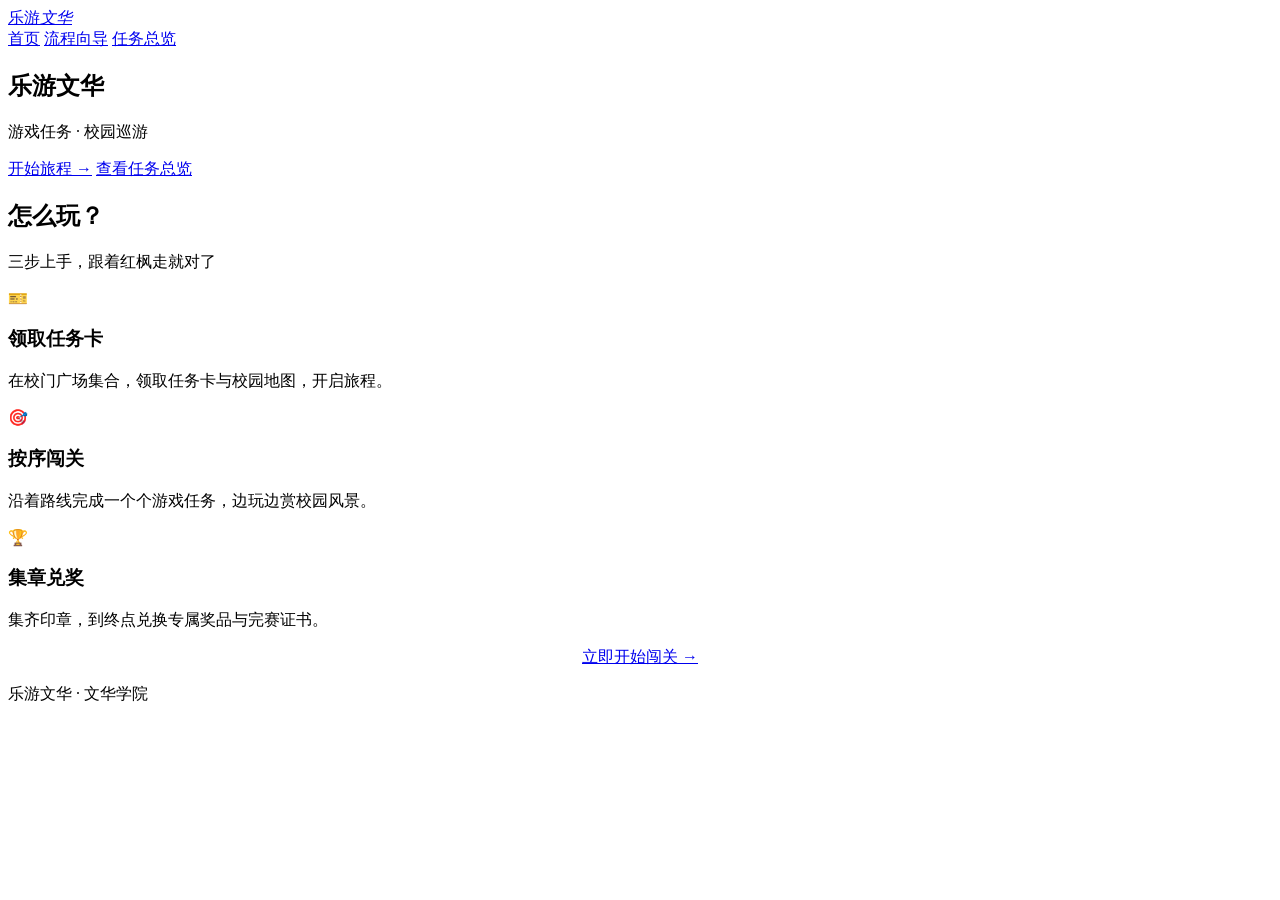
==== index.html @ bcceda3d "add index.html" ====
<!DOCTYPE html>
<html lang="zh-CN">
<head>
  <meta charset="UTF-8">
  <meta name="viewport" content="width=device-width, initial-scale=1.0">
  <title>乐游文华 · 校园任务巡游</title>
  <link rel="stylesheet" href="css/style.css">
</head>
<body data-page="home">
  <div class="leaf-field" id="leafField"></div>

  <header class="nav">
    <div class="container nav-inner">
      <a class="brand" href="index.html">
        <span class="leaf-icon brand-leaf"></span>
        <span>乐游<em>文华</em></span>
      </a>
      <nav class="nav-links">
        <a href="index.html" class="active">首页</a>
        <a href="guide.html">流程向导</a>
        <a href="overview.html">任务总览</a>
      </nav>
    </div>
  </header>

  <main>
    <section class="hero">
      <div class="container">
        <span class="badge" id="heroBadge"></span>
        <h1 id="heroTitle">乐游文华</h1>
        <p class="slogan" id="heroSlogan">游戏任务 · 校园巡游</p>
        <p class="intro" id="heroIntro"></p>
        <div class="hero-actions">
          <a class="btn btn-primary" href="guide.html">开始旅程 →</a>
          <a class="btn btn-ghost" href="overview.html">查看任务总览</a>
        </div>
        <div class="info-strip" id="infoStrip"></div>
      </div>
    </section>

    <section class="section">
      <div class="container">
        <h2 class="section-title">怎么玩？</h2>
        <p class="section-sub">三步上手，跟着红枫走就对了</p>
        <div class="features">
          <div class="feature">
            <div class="f-ico">🎫</div>
            <h3>领取任务卡</h3>
            <p>在校门广场集合，领取任务卡与校园地图，开启旅程。</p>
          </div>
          <div class="feature">
            <div class="f-ico">🎯</div>
            <h3>按序闯关</h3>
            <p>沿着路线完成一个个游戏任务，边玩边赏校园风景。</p>
          </div>
          <div class="feature">
            <div class="f-ico">🏆</div>
            <h3>集章兑奖</h3>
            <p>集齐印章，到终点兑换专属奖品与完赛证书。</p>
          </div>
        </div>
      </div>
    </section>

    <section class="section" style="text-align:center">
      <a class="btn btn-primary" href="guide.html">立即开始闯关 →</a>
    </section>
  </main>

  <footer class="footer">
    <div class="leaf-icon f-leaf"></div>
    <p>乐游文华 · 文华学院</p>
    <p id="footDate"></p>
  </footer>

  <script src="js/data.js"></script>
  <script src="js/main.js"></script>
</body>
</html>
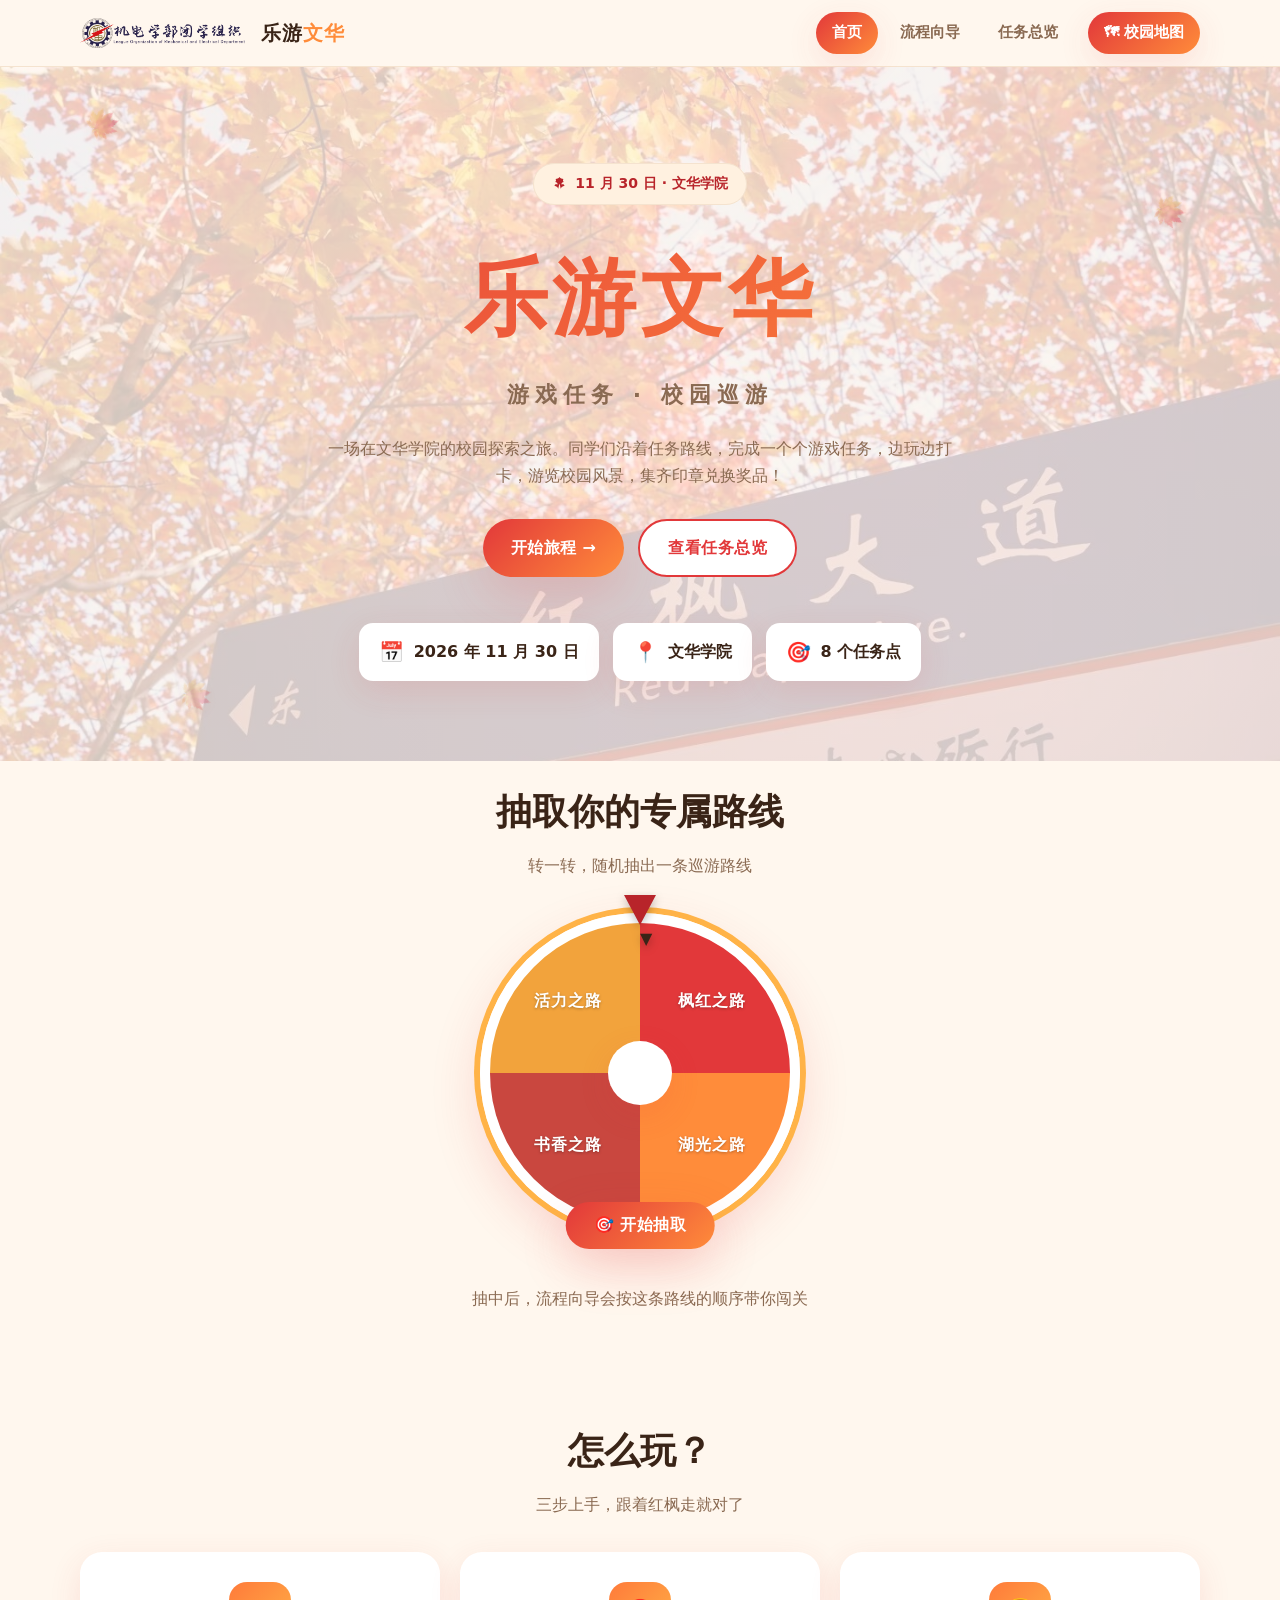
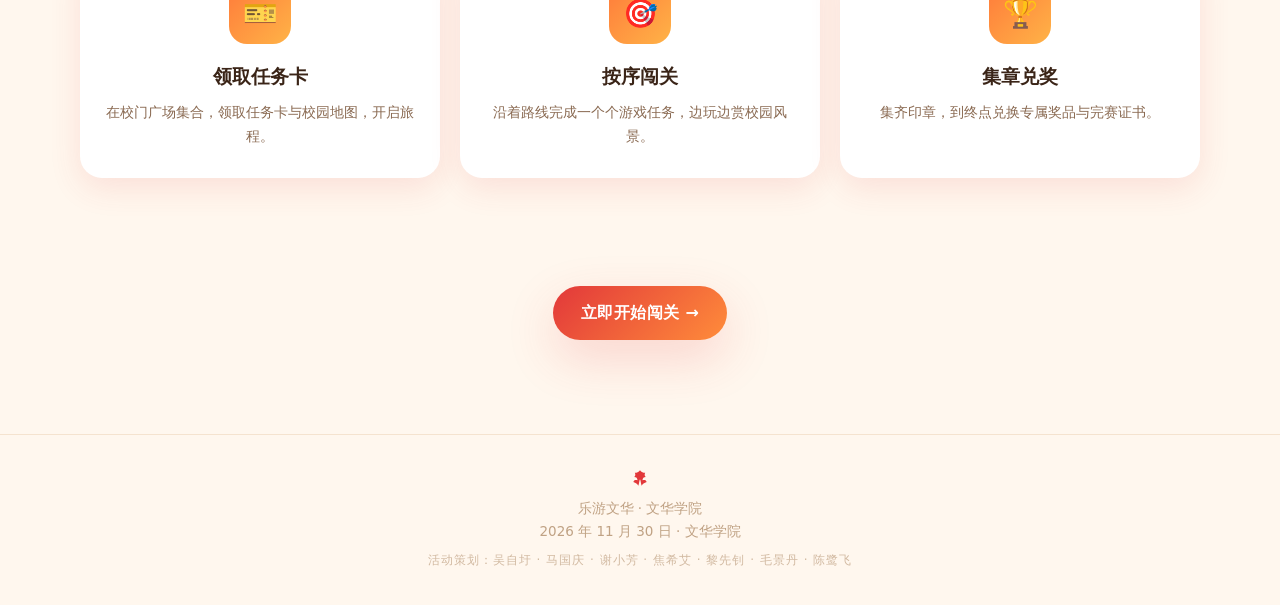
==== commit e3ad863a: "新增路线转盘抽取、校园地图页、页脚策划人名单，补全图片资源" ====
--- a/index.html
+++ b/index.html
@@ -12,19 +12,23 @@
   <header class="nav">
     <div class="container nav-inner">
       <a class="brand" href="index.html">
-        <span class="leaf-icon brand-leaf"></span>
+        <img class="brand-logo" src="images/logo.png" alt="团学标志">
         <span>乐游<em>文华</em></span>
       </a>
       <nav class="nav-links">
         <a href="index.html" class="active">首页</a>
         <a href="guide.html">流程向导</a>
         <a href="overview.html">任务总览</a>
+        <a href="map.html" class="map-entry">🗺 校园地图</a>
       </nav>
     </div>
   </header>
 
   <main>
     <section class="hero">
+      <img class="deco-leaf deco-1" src="images/maple-leaf.png" alt="">
+      <img class="deco-leaf deco-2" src="images/maple-leaf.png" alt="">
+      <img class="deco-leaf deco-3" src="images/maple-leaf.png" alt="">
       <div class="container">
         <span class="badge" id="heroBadge"></span>
         <h1 id="heroTitle">乐游文华</h1>
@@ -35,6 +39,19 @@
           <a class="btn btn-ghost" href="overview.html">查看任务总览</a>
         </div>
         <div class="info-strip" id="infoStrip"></div>
+      </div>
+    </section>
+
+    <section class="section lottery" id="lottery">
+      <div class="container">
+        <h2 class="section-title">抽取你的专属路线</h2>
+        <p class="section-sub">转一转，随机抽出一条巡游路线</p>
+        <div class="wheel-wrap">
+          <div class="wheel-pointer">▼</div>
+          <div class="wheel" id="wheel"></div>
+          <button class="btn btn-primary wheel-btn" id="spinBtn">🎯 开始抽取</button>
+        </div>
+        <p class="wheel-hint">抽中后，流程向导会按这条路线的顺序带你闯关</p>
       </div>
     </section>
 
@@ -73,6 +90,21 @@
     <p id="footDate"></p>
   </footer>
 
+  <!-- 抽取结果弹窗 -->
+  <div class="modal" id="resultModal" aria-hidden="true">
+    <div class="modal-backdrop" id="modalBackdrop"></div>
+    <div class="modal-card">
+      <div class="modal-emoji" id="modalEmoji">🍁</div>
+      <h3 class="modal-title">你抽到了</h3>
+      <div class="modal-route" id="modalRoute">枫红之路</div>
+      <p class="modal-order" id="modalOrder"></p>
+      <div class="modal-actions">
+        <a class="btn btn-primary" id="goRoute" href="guide.html">进入这条路线 →</a>
+        <button class="btn btn-ghost" id="reSpin">再抽一次</button>
+      </div>
+    </div>
+  </div>
+
   <script src="js/data.js"></script>
   <script src="js/main.js"></script>
 </body>
--- a/css/style.css
+++ b/css/style.css
@@ -0,0 +1,595 @@
+/* ============================================================
+   乐游文华 · 全局样式
+   红橙主题 · 红枫元素 · 现代活泼 · 响应式
+   ============================================================ */
+
+/* ---------- 变量与重置 ---------- */
+:root {
+  --red: #e2383a;
+  --red-dark: #b8242a;
+  --red-deep: #8e1a1e;
+  --orange: #ff8c3a;
+  --orange-light: #ffb347;
+  --yellow: #ffd08a;
+  --grad: linear-gradient(135deg, #e2383a 0%, #ff8c3a 100%);
+  --grad-soft: linear-gradient(135deg, #ff7a3a 0%, #ffb347 100%);
+  --bg: #fff7ee;
+  --bg-warm: #fff1e0;
+  --card: #ffffff;
+  --ink: #3a2417;
+  --ink-soft: #8a6a52;
+  --ink-faint: #c0a284;
+  --line: #f5e3cf;
+  --shadow: 0 10px 32px rgba(226, 56, 58, 0.12);
+  --shadow-lg: 0 18px 50px rgba(226, 56, 58, 0.18);
+  --radius: 22px;
+  --radius-sm: 14px;
+}
+
+* { margin: 0; padding: 0; box-sizing: border-box; }
+
+html { scroll-behavior: smooth; }
+
+body {
+  font-family: "PingFang SC", "Microsoft YaHei", "Hiragino Sans GB", "Segoe UI", system-ui, sans-serif;
+  background: var(--bg);
+  color: var(--ink);
+  line-height: 1.7;
+  overflow-x: hidden;
+  min-height: 100vh;
+  -webkit-font-smoothing: antialiased;
+}
+
+a { color: inherit; text-decoration: none; }
+ul { list-style: none; }
+img { max-width: 100%; display: block; }
+button { font-family: inherit; cursor: pointer; border: none; }
+
+.container { width: min(1120px, 92%); margin: 0 auto; }
+
+/* 枫叶装饰层（背景飘落） */
+.leaf-field {
+  position: fixed;
+  inset: 0;
+  pointer-events: none;
+  z-index: 0;
+  overflow: hidden;
+}
+.leaf {
+  position: absolute;
+  top: -60px;
+  opacity: 0.4;
+  animation: leafFall linear infinite;
+  user-select: none;
+  filter: drop-shadow(0 2px 4px rgba(140, 30, 30, 0.25));
+}
+@keyframes leafFall {
+  0%   { transform: translateY(-8vh) rotate(0deg); opacity: 0; }
+  8%   { opacity: 0.4; }
+  100% { transform: translateY(110vh) rotate(360deg); opacity: 0; }
+}
+
+/* ---------- 导航栏 ---------- */
+.nav {
+  position: sticky;
+  top: 0;
+  z-index: 50;
+  background: rgba(255, 247, 238, 0.82);
+  backdrop-filter: blur(12px);
+  border-bottom: 1px solid var(--line);
+}
+.nav-inner {
+  display: flex;
+  align-items: center;
+  justify-content: space-between;
+  height: 66px;
+}
+.brand {
+  display: flex;
+  align-items: center;
+  gap: 10px;
+  font-weight: 800;
+  font-size: 20px;
+  letter-spacing: 1px;
+}
+.brand .brand-leaf { color: var(--red); width: 26px; height: 26px; }
+.brand .brand-logo { height: 34px; width: auto; object-fit: contain; }
+.brand em { font-style: normal; color: var(--orange); }
+.nav-links { display: flex; gap: 6px; }
+.nav-links a {
+  padding: 8px 16px;
+  border-radius: 999px;
+  font-weight: 600;
+  font-size: 15px;
+  color: var(--ink-soft);
+  transition: all .2s ease;
+}
+.nav-links a:hover { color: var(--red); background: var(--bg-warm); }
+.nav-links a.active {
+  color: #fff;
+  background: var(--grad);
+  box-shadow: var(--shadow);
+}
+
+/* ---------- 按钮 ---------- */
+.btn {
+  display: inline-flex;
+  align-items: center;
+  gap: 8px;
+  padding: 13px 28px;
+  border-radius: 999px;
+  font-size: 16px;
+  font-weight: 700;
+  letter-spacing: .5px;
+  transition: transform .18s ease, box-shadow .18s ease;
+}
+.btn-primary {
+  color: #fff;
+  background: var(--grad);
+  box-shadow: var(--shadow-lg);
+}
+.btn-primary:hover { transform: translateY(-2px); box-shadow: 0 22px 56px rgba(226,56,58,.26); }
+.btn-ghost {
+  color: var(--red);
+  background: #fff;
+  border: 2px solid var(--red);
+}
+.btn-ghost:hover { background: var(--bg-warm); }
+
+/* ---------- 首页 ---------- */
+.hero {
+  position: relative;
+  padding: 96px 0 80px;
+  text-align: center;
+  background:
+    linear-gradient(rgba(255, 247, 238, 0.8), rgba(255, 247, 238, 0.8)),
+    url("../images/bg-hero.jpg") center/cover no-repeat;
+}
+.hero .badge {
+  display: inline-flex;
+  align-items: center;
+  gap: 8px;
+  padding: 8px 18px;
+  border-radius: 999px;
+  background: var(--bg-warm);
+  color: var(--red-dark);
+  font-weight: 700;
+  font-size: 14px;
+  border: 1px solid var(--line);
+}
+.hero h1 {
+  font-size: clamp(44px, 9vw, 84px);
+  font-weight: 900;
+  letter-spacing: 4px;
+  margin: 22px 0 6px;
+  background: var(--grad);
+  -webkit-background-clip: text;
+  background-clip: text;
+  -webkit-text-fill-color: transparent;
+}
+.hero .slogan {
+  font-size: clamp(17px, 3vw, 22px);
+  color: var(--ink-soft);
+  font-weight: 600;
+  letter-spacing: 6px;
+  margin-bottom: 22px;
+}
+.hero .intro {
+  max-width: 640px;
+  margin: 0 auto 30px;
+  color: var(--ink-soft);
+  font-size: 16px;
+}
+.hero-actions { display: flex; gap: 14px; justify-content: center; flex-wrap: wrap; }
+
+/* 枫叶装饰元素（静态摆放） */
+.deco-leaf {
+  position: absolute;
+  width: 76px;
+  height: 76px;
+  opacity: 0.3;
+  pointer-events: none;
+  user-select: none;
+  filter: drop-shadow(0 4px 8px rgba(140, 30, 30, 0.2));
+}
+.hero .deco-1 { top: 24px; left: 5%; transform: rotate(-22deg); }
+.hero .deco-2 { top: 110px; right: 6%; transform: rotate(28deg); }
+.hero .deco-3 { bottom: 24px; left: 12%; transform: rotate(15deg); opacity: 0.22; }
+
+/* 信息条 */
+.info-strip {
+  display: flex;
+  gap: 14px;
+  justify-content: center;
+  flex-wrap: wrap;
+  margin-top: 46px;
+}
+.info-chip {
+  display: flex;
+  align-items: center;
+  gap: 10px;
+  padding: 12px 20px;
+  background: var(--card);
+  border-radius: var(--radius-sm);
+  box-shadow: var(--shadow);
+  font-weight: 600;
+}
+.info-chip .ico { font-size: 20px; }
+
+/* 章节标题 */
+.section { padding: 54px 0; position: relative; z-index: 1; }
+.section-title {
+  text-align: center;
+  font-size: clamp(26px, 5vw, 36px);
+  font-weight: 800;
+  margin-bottom: 10px;
+}
+.section-sub { text-align: center; color: var(--ink-soft); margin-bottom: 34px; }
+
+/* 特性三栏 */
+.features { display: grid; grid-template-columns: repeat(3, 1fr); gap: 20px; }
+.feature {
+  background: var(--card);
+  border-radius: var(--radius);
+  padding: 30px 26px;
+  box-shadow: var(--shadow);
+  text-align: center;
+  transition: transform .2s ease;
+}
+.feature:hover { transform: translateY(-5px); }
+.feature .f-ico {
+  width: 62px; height: 62px;
+  margin: 0 auto 16px;
+  border-radius: 18px;
+  background: var(--grad-soft);
+  color: #fff;
+  display: grid; place-items: center;
+  font-size: 28px;
+}
+.feature h3 { font-size: 19px; margin-bottom: 8px; }
+.feature p { color: var(--ink-soft); font-size: 14px; }
+
+/* ---------- 向导页 ---------- */
+.guide { padding: 44px 0 40px; position: relative; z-index: 1; }
+
+/* 顶部进度 */
+.progress-head { text-align: center; margin-bottom: 30px; }
+.progress-head .p-label { color: var(--ink-soft); font-weight: 600; font-size: 15px; }
+.progress-head .p-label strong { color: var(--red); font-size: 20px; }
+.progress-track {
+  position: relative;
+  height: 10px;
+  background: var(--line);
+  border-radius: 999px;
+  margin: 14px auto 0;
+  max-width: 560px;
+  overflow: hidden;
+}
+.progress-fill {
+  height: 100%;
+  width: 0%;
+  background: var(--grad);
+  border-radius: 999px;
+  transition: width .35s ease;
+}
+
+/* 任务卡 */
+.task-wrap { position: relative; min-height: 380px; }
+.task-card {
+  background: var(--card);
+  border-radius: var(--radius);
+  box-shadow: var(--shadow-lg);
+  overflow: hidden;
+  display: grid;
+  grid-template-columns: 1.05fr 1fr;
+  animation: cardIn .4s ease;
+}
+@keyframes cardIn {
+  from { opacity: 0; transform: translateY(16px); }
+  to   { opacity: 1; transform: translateY(0); }
+}
+.task-media { position: relative; background: var(--bg-warm); min-height: 320px; }
+.task-media img { width: 100%; height: 100%; object-fit: cover; }
+.media-ph {
+  width: 100%; height: 100%;
+  display: flex; flex-direction: column;
+  align-items: center; justify-content: center;
+  gap: 12px; color: var(--ink-faint);
+  padding: 40px;
+}
+.media-ph svg { color: var(--orange-light); }
+.media-ph p { font-size: 14px; }
+.task-body { padding: 34px 36px; display: flex; flex-direction: column; }
+.task-tag {
+  align-self: flex-start;
+  display: inline-flex;
+  align-items: center;
+  gap: 6px;
+  padding: 5px 14px;
+  border-radius: 999px;
+  background: var(--bg-warm);
+  color: var(--red-dark);
+  font-weight: 700;
+  font-size: 13px;
+  margin-bottom: 14px;
+}
+.task-tag .leaf-sm { width: 14px; height: 14px; color: var(--red); }
+.task-card h2 { font-size: clamp(24px, 4vw, 32px); font-weight: 800; margin-bottom: 4px; }
+.task-loc { display: flex; align-items: center; gap: 6px; color: var(--orange); font-weight: 700; font-size: 16px; margin-bottom: 14px; }
+.task-desc { color: var(--ink-soft); font-size: 15px; margin-bottom: 20px; }
+.task-block { border-top: 1px dashed var(--line); padding-top: 14px; margin-top: 4px; }
+.task-block h4 {
+  font-size: 14px; color: var(--red-dark); font-weight: 800;
+  margin-bottom: 5px; letter-spacing: 1px;
+}
+.task-block p { color: var(--ink-soft); font-size: 14.5px; }
+
+/* 向导导航 */
+.task-nav {
+  display: flex;
+  align-items: center;
+  justify-content: space-between;
+  margin-top: 26px;
+  gap: 12px;
+}
+.task-nav .btn { min-width: 120px; justify-content: center; }
+.task-nav .btn[disabled] { opacity: .4; pointer-events: none; }
+.dots { display: flex; gap: 7px; flex-wrap: wrap; justify-content: center; }
+.dot {
+  width: 10px; height: 10px;
+  border-radius: 50%;
+  background: var(--line);
+  transition: all .25s ease;
+  cursor: pointer;
+}
+.dot.active { width: 26px; border-radius: 999px; background: var(--grad); }
+.dot.done { background: var(--orange-light); }
+
+/* ---------- 总览页 ---------- */
+.overview { padding: 44px 0 20px; position: relative; z-index: 1; }
+.ov-list { display: grid; gap: 18px; margin-top: 8px; }
+.ov-item {
+  display: grid;
+  grid-template-columns: 62px 1fr auto;
+  align-items: center;
+  gap: 20px;
+  background: var(--card);
+  border-radius: var(--radius);
+  padding: 22px 26px;
+  box-shadow: var(--shadow);
+  transition: transform .18s ease, box-shadow .18s ease;
+}
+.ov-item:hover { transform: translateX(4px); box-shadow: var(--shadow-lg); }
+.ov-num {
+  width: 58px; height: 58px;
+  border-radius: 16px;
+  background: var(--grad-soft);
+  color: #fff;
+  display: grid; place-items: center;
+  font-size: 22px; font-weight: 800;
+  box-shadow: var(--shadow);
+}
+.ov-info h3 { font-size: 20px; font-weight: 800; margin-bottom: 3px; }
+.ov-meta { display: flex; gap: 16px; flex-wrap: wrap; color: var(--ink-soft); font-size: 14px; }
+.ov-meta span { display: inline-flex; align-items: center; gap: 5px; }
+.ov-meta .loc { color: var(--orange); font-weight: 700; }
+.ov-go {
+  color: var(--red);
+  font-weight: 700;
+  font-size: 14px;
+  white-space: nowrap;
+  display: inline-flex; align-items: center; gap: 5px;
+}
+
+/* ---------- 页脚 ---------- */
+.footer {
+  position: relative; z-index: 1;
+  margin-top: 40px;
+  padding: 34px 0;
+  text-align: center;
+  color: var(--ink-faint);
+  font-size: 13.5px;
+  border-top: 1px solid var(--line);
+}
+.footer .f-leaf { color: var(--red); width: 20px; height: 20px; margin: 0 auto 8px; }
+
+/* ---------- 响应式 ---------- */
+@media (max-width: 860px) {
+  .features { grid-template-columns: 1fr; }
+  .task-card { grid-template-columns: 1fr; }
+  .task-media { min-height: 200px; }
+  .ov-item { grid-template-columns: 54px 1fr; }
+  .ov-num { width: 50px; height: 50px; font-size: 19px; }
+  .ov-go { grid-column: 1 / -1; justify-content: center; }
+}
+@media (max-width: 560px) {
+  .nav-inner { height: 58px; }
+  .brand { font-size: 17px; }
+  .nav-links a { padding: 6px 12px; font-size: 13px; }
+  .hero { padding: 48px 0 40px; }
+  .deco-leaf { width: 46px; height: 46px; opacity: 0.2; }
+  .task-body { padding: 26px 22px; }
+  .task-nav { flex-direction: column; }
+  .task-nav .dots { order: 3; }
+}
+
+/* ---------- 转盘抽取（首页） ---------- */
+.lottery { padding-top: 20px; }
+.wheel-wrap {
+  position: relative;
+  width: 320px;
+  height: 320px;
+  margin: 8px auto 0;
+}
+.wheel {
+  position: absolute;
+  inset: 0;
+  border-radius: 50%;
+  border: 10px solid #fff;
+  box-shadow: 0 0 0 6px var(--orange-light), var(--shadow-lg);
+  will-change: transform;
+  /* 扇形背景 conic-gradient 由 JS 根据路线数量生成 */
+}
+.wheel::after {
+  content: "";
+  position: absolute;
+  top: 50%;
+  left: 50%;
+  width: 64px;
+  height: 64px;
+  transform: translate(-50%, -50%);
+  border-radius: 50%;
+  background: #fff;
+  box-shadow: var(--shadow);
+  z-index: 2;
+}
+.wheel-pointer {
+  position: absolute;
+  top: -18px;
+  left: 50%;
+  transform: translateX(-50%);
+  z-index: 3;
+  width: 0;
+  height: 0;
+  border-left: 16px solid transparent;
+  border-right: 16px solid transparent;
+  border-top: 30px solid var(--red-dark);
+  filter: drop-shadow(0 3px 4px rgba(0, 0, 0, 0.25));
+}
+.wheel-label {
+  position: absolute;
+  transform: translate(-50%, -50%);
+  color: #fff;
+  font-weight: 800;
+  font-size: 16px;
+  letter-spacing: 1px;
+  text-shadow: 0 1px 3px rgba(0, 0, 0, 0.28);
+  pointer-events: none;
+  z-index: 1;
+}
+.wheel-btn {
+  position: absolute;
+  left: 50%;
+  bottom: -16px;
+  transform: translateX(-50%);
+  z-index: 3;
+}
+.wheel-hint { text-align: center; color: var(--ink-soft); margin-top: 52px; }
+
+/* ---------- 结果弹窗 ---------- */
+.modal {
+  position: fixed;
+  inset: 0;
+  z-index: 100;
+  display: grid;
+  place-items: center;
+  padding: 20px;
+  visibility: hidden;
+  opacity: 0;
+  transition: opacity 0.25s ease, visibility 0.25s ease;
+}
+.modal.open { visibility: visible; opacity: 1; }
+.modal-backdrop {
+  position: absolute;
+  inset: 0;
+  background: rgba(58, 36, 23, 0.45);
+  backdrop-filter: blur(3px);
+}
+.modal-card {
+  position: relative;
+  background: var(--card);
+  border-radius: var(--radius);
+  box-shadow: var(--shadow-lg);
+  padding: 40px 36px;
+  text-align: center;
+  max-width: 460px;
+  width: 100%;
+  animation: cardIn 0.35s ease;
+}
+.modal-emoji { font-size: 54px; margin-bottom: 6px; }
+.modal-title { color: var(--ink-soft); font-weight: 700; font-size: 15px; letter-spacing: 2px; }
+.modal-route {
+  font-size: clamp(28px, 7vw, 38px);
+  font-weight: 900;
+  margin: 6px 0 12px;
+  background: var(--grad);
+  -webkit-background-clip: text;
+  background-clip: text;
+  -webkit-text-fill-color: transparent;
+}
+.modal-order {
+  color: var(--ink-soft);
+  font-size: 14px;
+  line-height: 1.9;
+  margin-bottom: 24px;
+}
+.modal-actions { display: flex; gap: 12px; justify-content: center; flex-wrap: wrap; }
+
+/* ---------- 向导页路线标签 ---------- */
+.route-badge {
+  display: inline-block;
+  padding: 6px 18px;
+  border-radius: 999px;
+  background: var(--bg-warm);
+  color: var(--red-dark);
+  font-weight: 700;
+  font-size: 14px;
+  border: 1px solid var(--line);
+  margin-bottom: 12px;
+}
+
+/* ---------- 转盘响应式 ---------- */
+@media (max-width: 560px) {
+  .wheel-wrap { width: 260px; height: 260px; }
+  .wheel-label { font-size: 13px; }
+}
+
+/* ---------- 右上角地图入口 ---------- */
+.nav-links a.map-entry {
+  margin-left: 8px;
+  background: var(--grad);
+  color: #fff;
+  font-weight: 700;
+  box-shadow: var(--shadow);
+  white-space: nowrap;
+}
+.nav-links a.map-entry:hover {
+  color: #fff;
+  background: var(--grad);
+  transform: translateY(-1px);
+  box-shadow: var(--shadow-lg);
+}
+
+/* ---------- 地图页 ---------- */
+.map-page {
+  padding: 44px 0 24px;
+  position: relative;
+  z-index: 1;
+}
+.map-wrap {
+  max-width: 720px;
+  margin: 0 auto;
+  border-radius: var(--radius);
+  overflow: hidden;
+  box-shadow: var(--shadow-lg);
+  border: 6px solid #fff;
+  background: var(--card);
+}
+.map-wrap img {
+  width: 100%;
+  height: auto;
+  display: block;
+}
+
+/* 地图入口移动端收紧 */
+@media (max-width: 560px) {
+  .nav-links a.map-entry { padding: 6px 10px; }
+}
+
+/* ---------- 页脚策划人（低调展示） ---------- */
+.footer-crew {
+  margin-top: 8px;
+  font-size: 12px;
+  opacity: 0.72;
+  letter-spacing: 1px;
+}
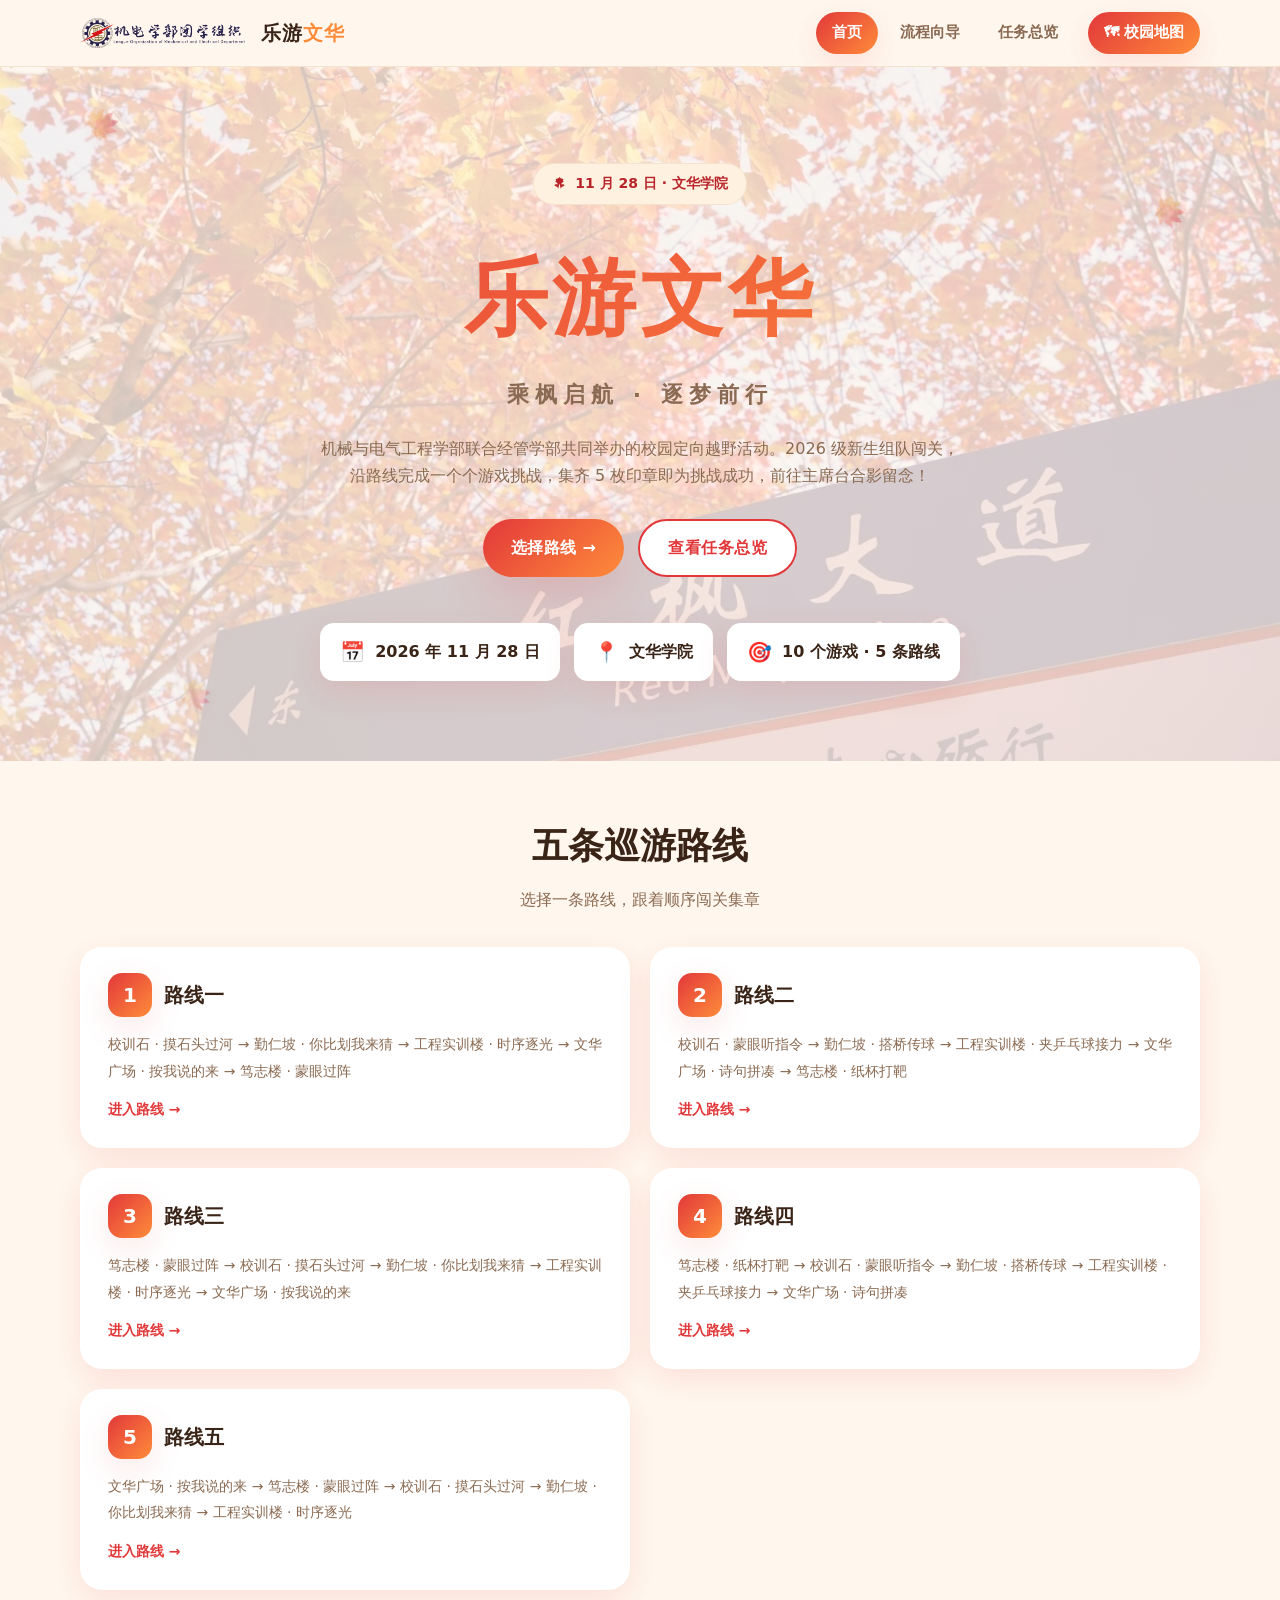
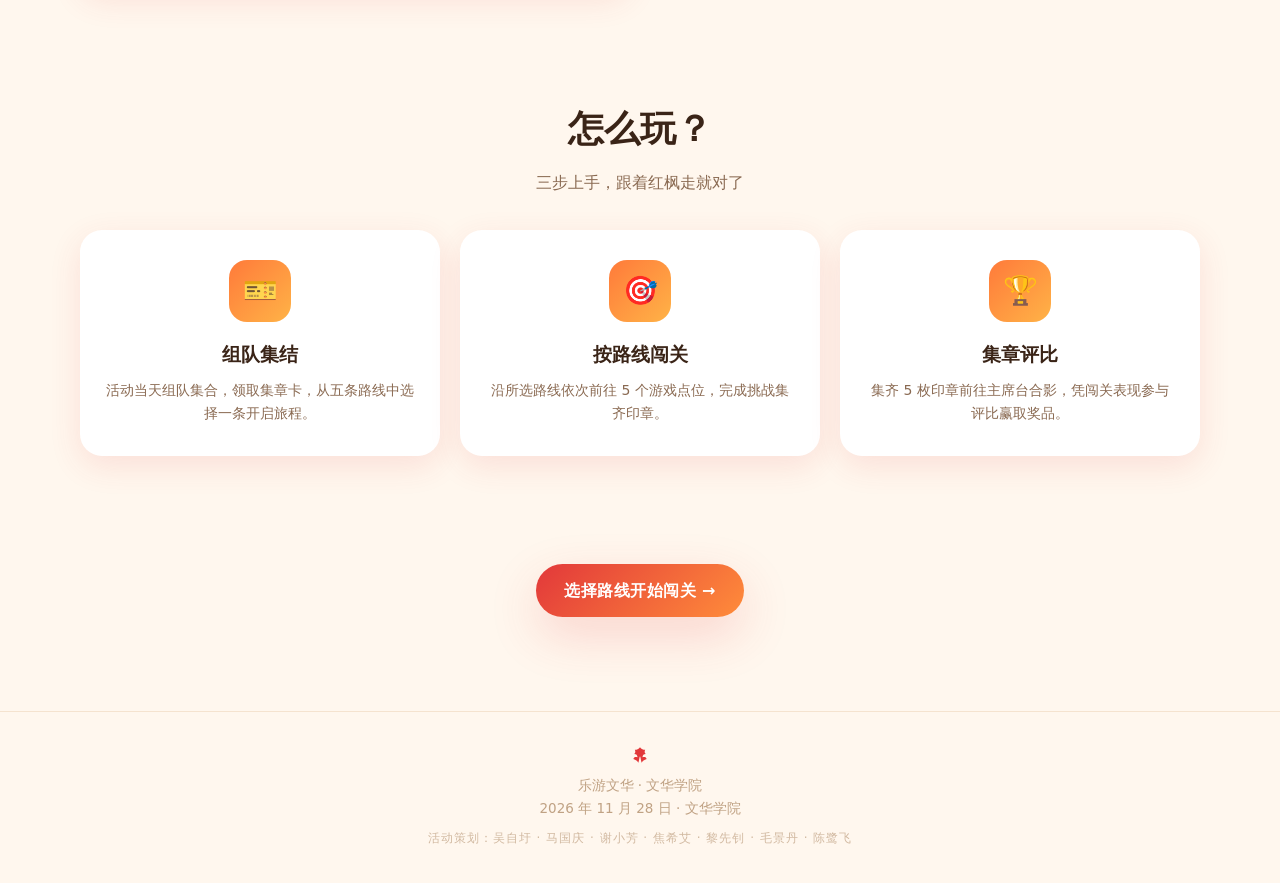
==== commit be7a66fc: "更新游戏路线与内容：10个游戏、5条路线，移除首页转盘抽取" ====
--- a/index.html
+++ b/index.html
@@ -15,12 +15,15 @@
         <img class="brand-logo" src="images/logo.png" alt="团学标志">
         <span>乐游<em>文华</em></span>
       </a>
-      <nav class="nav-links">
+      <nav class="nav-links" id="navLinks">
         <a href="index.html" class="active">首页</a>
         <a href="guide.html">流程向导</a>
         <a href="overview.html">任务总览</a>
         <a href="map.html" class="map-entry">🗺 校园地图</a>
       </nav>
+      <button class="nav-toggle" id="navToggle" aria-label="打开菜单" aria-expanded="false" aria-controls="navLinks">
+        <span></span><span></span><span></span>
+      </button>
     </div>
   </header>
 
@@ -35,23 +38,18 @@
         <p class="slogan" id="heroSlogan">游戏任务 · 校园巡游</p>
         <p class="intro" id="heroIntro"></p>
         <div class="hero-actions">
-          <a class="btn btn-primary" href="guide.html">开始旅程 →</a>
+          <a class="btn btn-primary" href="#routes">选择路线 →</a>
           <a class="btn btn-ghost" href="overview.html">查看任务总览</a>
         </div>
         <div class="info-strip" id="infoStrip"></div>
       </div>
     </section>
 
-    <section class="section lottery" id="lottery">
+    <section class="section routes" id="routes">
       <div class="container">
-        <h2 class="section-title">抽取你的专属路线</h2>
-        <p class="section-sub">转一转，随机抽出一条巡游路线</p>
-        <div class="wheel-wrap">
-          <div class="wheel-pointer">▼</div>
-          <div class="wheel" id="wheel"></div>
-          <button class="btn btn-primary wheel-btn" id="spinBtn">🎯 开始抽取</button>
-        </div>
-        <p class="wheel-hint">抽中后，流程向导会按这条路线的顺序带你闯关</p>
+        <h2 class="section-title">五条巡游路线</h2>
+        <p class="section-sub">选择一条路线，跟着顺序闯关集章</p>
+        <div class="route-list" id="routeList"></div>
       </div>
     </section>
 
@@ -62,25 +60,25 @@
         <div class="features">
           <div class="feature">
             <div class="f-ico">🎫</div>
-            <h3>领取任务卡</h3>
-            <p>在校门广场集合，领取任务卡与校园地图，开启旅程。</p>
+            <h3>组队集结</h3>
+            <p>活动当天组队集合，领取集章卡，从五条路线中选择一条开启旅程。</p>
           </div>
           <div class="feature">
             <div class="f-ico">🎯</div>
-            <h3>按序闯关</h3>
-            <p>沿着路线完成一个个游戏任务，边玩边赏校园风景。</p>
+            <h3>按路线闯关</h3>
+            <p>沿所选路线依次前往 5 个游戏点位，完成挑战集齐印章。</p>
           </div>
           <div class="feature">
             <div class="f-ico">🏆</div>
-            <h3>集章兑奖</h3>
-            <p>集齐印章，到终点兑换专属奖品与完赛证书。</p>
+            <h3>集章评比</h3>
+            <p>集齐 5 枚印章前往主席台合影，凭闯关表现参与评比赢取奖品。</p>
           </div>
         </div>
       </div>
     </section>
 
     <section class="section" style="text-align:center">
-      <a class="btn btn-primary" href="guide.html">立即开始闯关 →</a>
+      <a class="btn btn-primary" href="#routes">选择路线开始闯关 →</a>
     </section>
   </main>
 
@@ -90,21 +88,6 @@
     <p id="footDate"></p>
   </footer>
 
-  <!-- 抽取结果弹窗 -->
-  <div class="modal" id="resultModal" aria-hidden="true">
-    <div class="modal-backdrop" id="modalBackdrop"></div>
-    <div class="modal-card">
-      <div class="modal-emoji" id="modalEmoji">🍁</div>
-      <h3 class="modal-title">你抽到了</h3>
-      <div class="modal-route" id="modalRoute">枫红之路</div>
-      <p class="modal-order" id="modalOrder"></p>
-      <div class="modal-actions">
-        <a class="btn btn-primary" id="goRoute" href="guide.html">进入这条路线 →</a>
-        <button class="btn btn-ghost" id="reSpin">再抽一次</button>
-      </div>
-    </div>
-  </div>
-
   <script src="js/data.js"></script>
   <script src="js/main.js"></script>
 </body>
--- a/css/style.css
+++ b/css/style.css
@@ -413,117 +413,51 @@
   .task-nav .dots { order: 3; }
 }
 
-/* ---------- 转盘抽取（首页） ---------- */
-.lottery { padding-top: 20px; }
-.wheel-wrap {
-  position: relative;
-  width: 320px;
-  height: 320px;
-  margin: 8px auto 0;
-}
-.wheel {
-  position: absolute;
-  inset: 0;
-  border-radius: 50%;
-  border: 10px solid #fff;
-  box-shadow: 0 0 0 6px var(--orange-light), var(--shadow-lg);
-  will-change: transform;
-  /* 扇形背景 conic-gradient 由 JS 根据路线数量生成 */
-}
-.wheel::after {
-  content: "";
-  position: absolute;
-  top: 50%;
-  left: 50%;
-  width: 64px;
-  height: 64px;
-  transform: translate(-50%, -50%);
-  border-radius: 50%;
-  background: #fff;
-  box-shadow: var(--shadow);
-  z-index: 2;
-}
-.wheel-pointer {
-  position: absolute;
-  top: -18px;
-  left: 50%;
-  transform: translateX(-50%);
-  z-index: 3;
-  width: 0;
-  height: 0;
-  border-left: 16px solid transparent;
-  border-right: 16px solid transparent;
-  border-top: 30px solid var(--red-dark);
-  filter: drop-shadow(0 3px 4px rgba(0, 0, 0, 0.25));
-}
-.wheel-label {
-  position: absolute;
-  transform: translate(-50%, -50%);
-  color: #fff;
-  font-weight: 800;
-  font-size: 16px;
-  letter-spacing: 1px;
-  text-shadow: 0 1px 3px rgba(0, 0, 0, 0.28);
-  pointer-events: none;
-  z-index: 1;
-}
-.wheel-btn {
-  position: absolute;
-  left: 50%;
-  bottom: -16px;
-  transform: translateX(-50%);
-  z-index: 3;
-}
-.wheel-hint { text-align: center; color: var(--ink-soft); margin-top: 52px; }
-
-/* ---------- 结果弹窗 ---------- */
-.modal {
-  position: fixed;
-  inset: 0;
-  z-index: 100;
+/* ---------- 首页路线列表 ---------- */
+.route-list {
+  display: grid;
+  grid-template-columns: repeat(2, 1fr);
+  gap: 20px;
+}
+.route-card {
+  display: flex;
+  flex-direction: column;
+  gap: 14px;
+  background: var(--card);
+  border-radius: var(--radius);
+  padding: 26px 28px;
+  box-shadow: var(--shadow);
+  transition: transform .18s ease, box-shadow .18s ease;
+}
+.route-card:hover { transform: translateY(-5px); box-shadow: var(--shadow-lg); }
+.route-head { display: flex; align-items: center; gap: 12px; }
+.route-num {
+  width: 44px;
+  height: 44px;
+  flex: none;
+  border-radius: 14px;
+  background: var(--grad);
+  color: #fff;
   display: grid;
   place-items: center;
-  padding: 20px;
-  visibility: hidden;
-  opacity: 0;
-  transition: opacity 0.25s ease, visibility 0.25s ease;
-}
-.modal.open { visibility: visible; opacity: 1; }
-.modal-backdrop {
-  position: absolute;
-  inset: 0;
-  background: rgba(58, 36, 23, 0.45);
-  backdrop-filter: blur(3px);
-}
-.modal-card {
-  position: relative;
-  background: var(--card);
-  border-radius: var(--radius);
-  box-shadow: var(--shadow-lg);
-  padding: 40px 36px;
-  text-align: center;
-  max-width: 460px;
-  width: 100%;
-  animation: cardIn 0.35s ease;
-}
-.modal-emoji { font-size: 54px; margin-bottom: 6px; }
-.modal-title { color: var(--ink-soft); font-weight: 700; font-size: 15px; letter-spacing: 2px; }
-.modal-route {
-  font-size: clamp(28px, 7vw, 38px);
-  font-weight: 900;
-  margin: 6px 0 12px;
-  background: var(--grad);
-  -webkit-background-clip: text;
-  background-clip: text;
-  -webkit-text-fill-color: transparent;
-}
-.modal-order {
-  color: var(--ink-soft);
+  font-size: 20px;
+  font-weight: 800;
+  box-shadow: var(--shadow);
+}
+.route-head h3 { font-size: 20px; font-weight: 800; }
+.route-path { color: var(--ink-soft); font-size: 14px; line-height: 1.9; }
+.route-go {
+  align-self: flex-start;
+  color: var(--red);
+  font-weight: 700;
   font-size: 14px;
-  line-height: 1.9;
-  margin-bottom: 24px;
-}
-.modal-actions { display: flex; gap: 12px; justify-content: center; flex-wrap: wrap; }
+  display: inline-flex;
+  align-items: center;
+  gap: 5px;
+}
+@media (max-width: 860px) {
+  .route-list { grid-template-columns: 1fr; }
+}
 
 /* ---------- 向导页路线标签 ---------- */
 .route-badge {
@@ -536,12 +470,6 @@
   font-size: 14px;
   border: 1px solid var(--line);
   margin-bottom: 12px;
-}
-
-/* ---------- 转盘响应式 ---------- */
-@media (max-width: 560px) {
-  .wheel-wrap { width: 260px; height: 260px; }
-  .wheel-label { font-size: 13px; }
 }
 
 /* ---------- 右上角地图入口 ---------- */
@@ -593,3 +521,63 @@
   opacity: 0.72;
   letter-spacing: 1px;
 }
+
+/* ---------- 导航栏移动端汉堡菜单 ---------- */
+.nav-toggle {
+  display: none;
+  flex-direction: column;
+  justify-content: center;
+  gap: 5px;
+  width: 42px;
+  height: 42px;
+  padding: 10px 9px;
+  background: transparent;
+  border: none;
+  border-radius: 10px;
+  cursor: pointer;
+  -webkit-tap-highlight-color: transparent;
+}
+.nav-toggle span {
+  display: block;
+  width: 100%;
+  height: 2.5px;
+  border-radius: 2px;
+  background: var(--red-dark);
+  transition: transform .25s ease, opacity .2s ease;
+}
+.nav.open .nav-toggle span:nth-child(1) { transform: translateY(7.5px) rotate(45deg); }
+.nav.open .nav-toggle span:nth-child(2) { opacity: 0; }
+.nav.open .nav-toggle span:nth-child(3) { transform: translateY(-7.5px) rotate(-45deg); }
+
+@media (max-width: 640px) {
+  .nav-toggle { display: flex; }
+  .nav-links {
+    position: absolute;
+    top: 100%;
+    left: 0;
+    right: 0;
+    flex-direction: column;
+    align-items: stretch;
+    gap: 4px;
+    padding: 12px 5vw 20px;
+    background: rgba(255, 247, 238, 0.98);
+    backdrop-filter: blur(14px);
+    border-bottom: 1px solid var(--line);
+    box-shadow: var(--shadow-lg);
+    opacity: 0;
+    visibility: hidden;
+    transform: translateY(-10px);
+    transition: opacity .22s ease, transform .22s ease, visibility .22s ease;
+  }
+  .nav.open .nav-links {
+    opacity: 1;
+    visibility: visible;
+    transform: translateY(0);
+  }
+  .nav-links a {
+    text-align: center;
+    padding: 13px 16px;
+    font-size: 16px;
+  }
+  .nav-links a.map-entry { margin-left: 0; padding: 13px 16px; }
+}
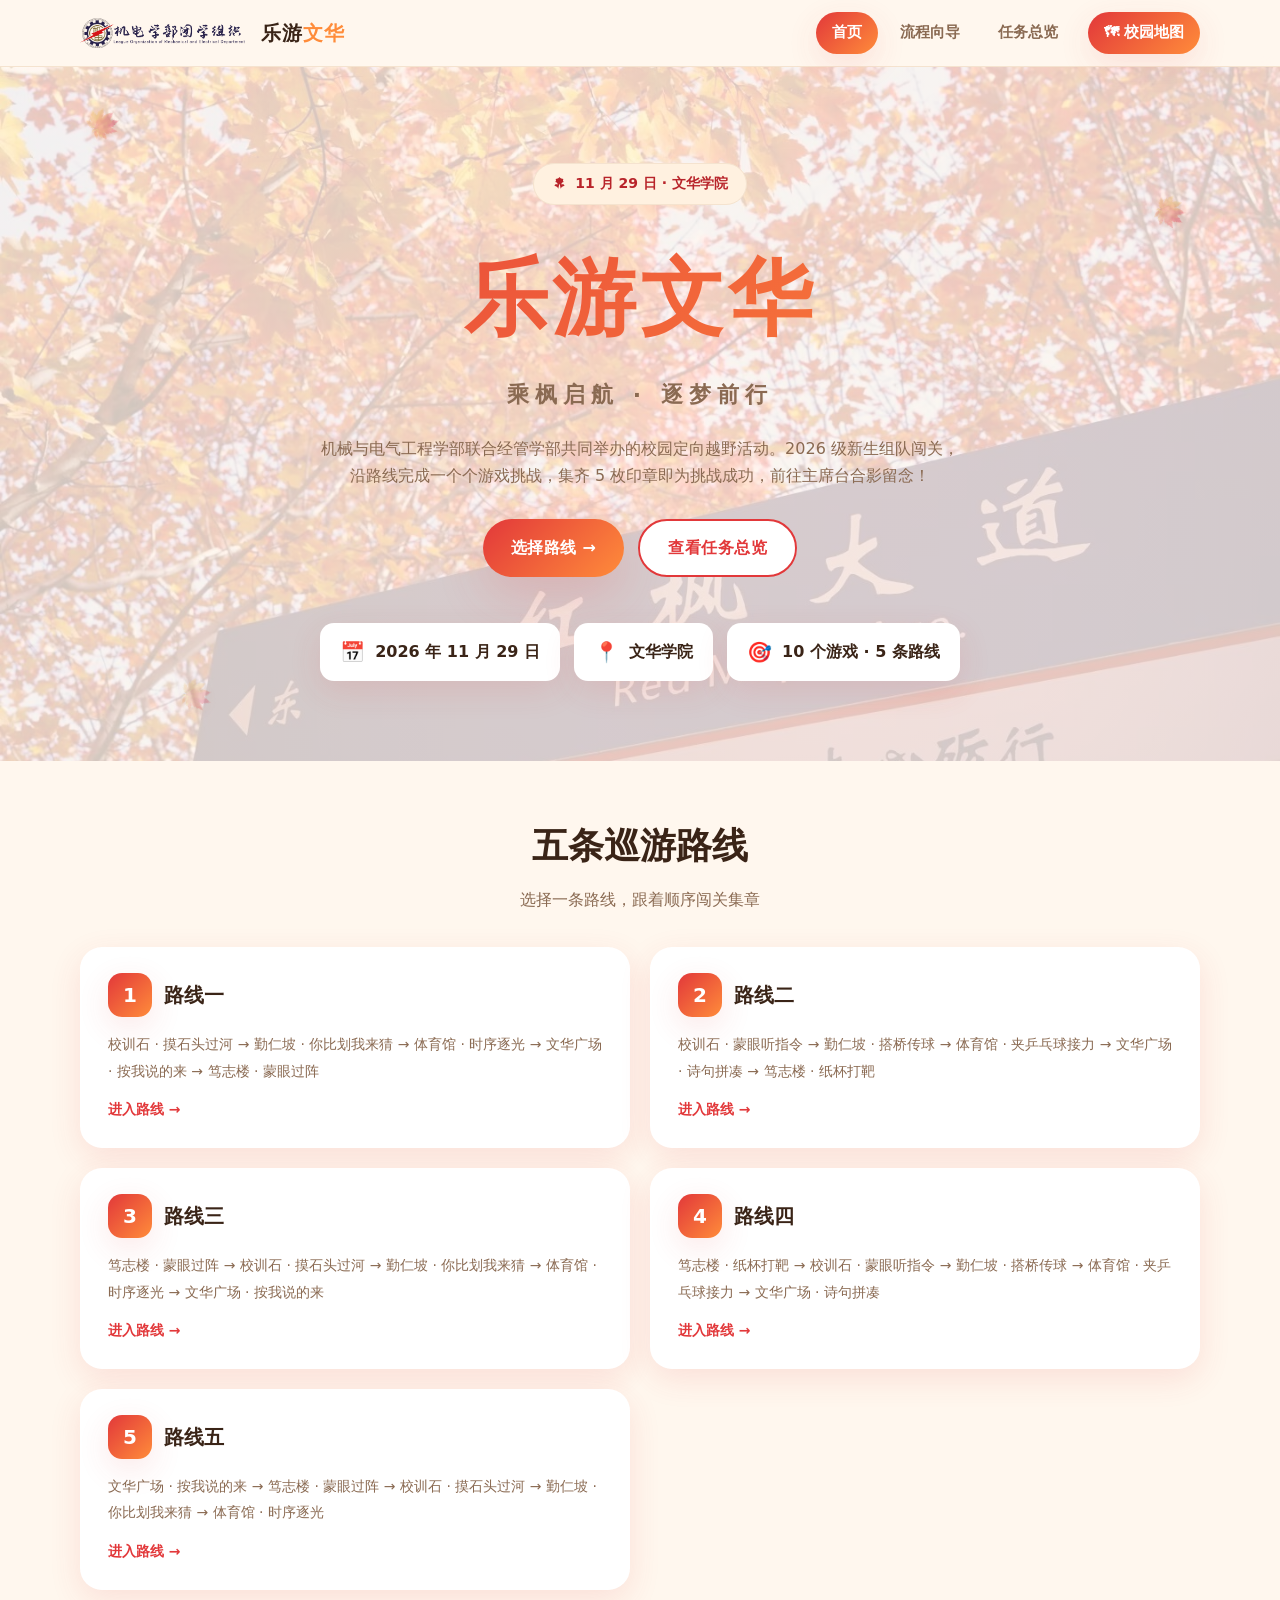
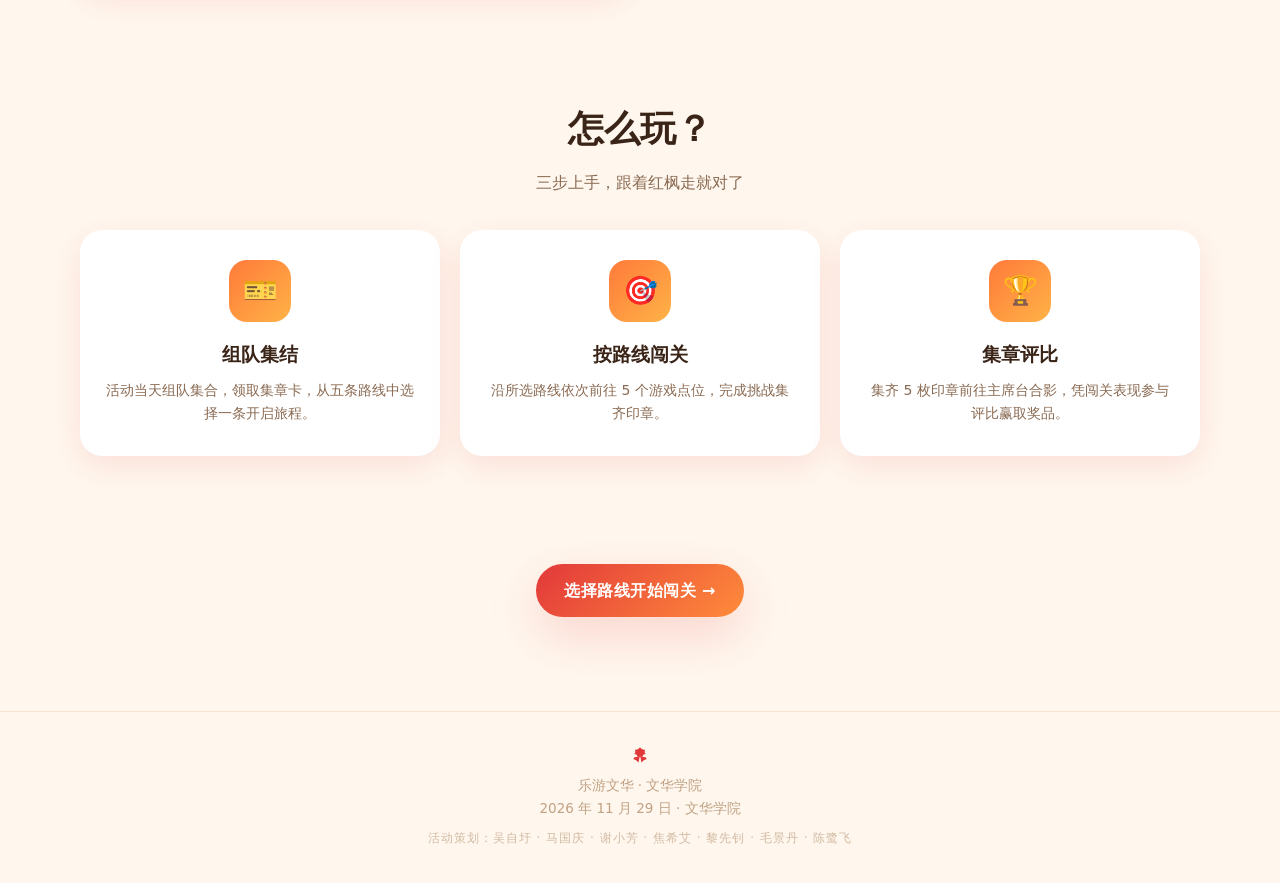
==== commit 6915c9ef: "手机端适配：优化触控目标/锚点定位/字号与iOS细节；地点由工程实训楼改为体育馆并更新图片" ====
--- a/index.html
+++ b/index.html
@@ -3,6 +3,9 @@
 <head>
   <meta charset="UTF-8">
   <meta name="viewport" content="width=device-width, initial-scale=1.0">
+  <meta name="theme-color" content="#e2383a">
+  <meta name="apple-mobile-web-app-capable" content="yes">
+  <link rel="apple-touch-icon" href="images/logo.png">
   <title>乐游文华 · 校园任务巡游</title>
   <link rel="stylesheet" href="css/style.css">
 </head>
--- a/css/style.css
+++ b/css/style.css
@@ -28,7 +28,7 @@
 
 * { margin: 0; padding: 0; box-sizing: border-box; }
 
-html { scroll-behavior: smooth; }
+html { scroll-behavior: smooth; scroll-padding-top: 84px; }
 
 body {
   font-family: "PingFang SC", "Microsoft YaHei", "Hiragino Sans GB", "Segoe UI", system-ui, sans-serif;
@@ -38,9 +38,12 @@
   overflow-x: hidden;
   min-height: 100vh;
   -webkit-font-smoothing: antialiased;
+  -webkit-text-size-adjust: 100%;
+  text-size-adjust: 100%;
 }
 
 a { color: inherit; text-decoration: none; }
+a, button { -webkit-tap-highlight-color: transparent; }
 ul { list-style: none; }
 img { max-width: 100%; display: block; }
 button { font-family: inherit; cursor: pointer; border: none; }
@@ -290,6 +293,7 @@
 }
 .task-media { position: relative; background: var(--bg-warm); min-height: 320px; }
 .task-media img { width: 100%; height: 100%; object-fit: cover; }
+.task-media img.portrait { object-fit: contain; }
 .media-ph {
   width: 100%; height: 100%;
   display: flex; flex-direction: column;
@@ -336,11 +340,17 @@
 .task-nav .btn[disabled] { opacity: .4; pointer-events: none; }
 .dots { display: flex; gap: 7px; flex-wrap: wrap; justify-content: center; }
 .dot {
-  width: 10px; height: 10px;
+  position: relative;
+  width: 12px; height: 12px;
   border-radius: 50%;
   background: var(--line);
   transition: all .25s ease;
   cursor: pointer;
+}
+.dot::after {
+  content: "";
+  position: absolute;
+  inset: -7px;
 }
 .dot.active { width: 26px; border-radius: 999px; background: var(--grad); }
 .dot.done { background: var(--orange-light); }
@@ -398,6 +408,8 @@
   .features { grid-template-columns: 1fr; }
   .task-card { grid-template-columns: 1fr; }
   .task-media { min-height: 200px; }
+  .task-media img { height: 220px; }
+  .task-media img.portrait { height: auto; }
   .ov-item { grid-template-columns: 54px 1fr; }
   .ov-num { width: 50px; height: 50px; font-size: 19px; }
   .ov-go { grid-column: 1 / -1; justify-content: center; }
@@ -405,12 +417,17 @@
 @media (max-width: 560px) {
   .nav-inner { height: 58px; }
   .brand { font-size: 17px; }
-  .nav-links a { padding: 6px 12px; font-size: 13px; }
+  .task-desc { font-size: 16px; }
+  .task-block p { font-size: 15px; }
+  .feature p { font-size: 15px; }
+  .route-path { font-size: 15px; }
   .hero { padding: 48px 0 40px; }
   .deco-leaf { width: 46px; height: 46px; opacity: 0.2; }
+  .section { padding: 40px 0; }
   .task-body { padding: 26px 22px; }
-  .task-nav { flex-direction: column; }
-  .task-nav .dots { order: 3; }
+  .task-nav { flex-wrap: wrap; }
+  .task-nav .btn { flex: 1; min-width: 0; }
+  .task-nav .dots { order: -1; width: 100%; }
 }
 
 /* ---------- 首页路线列表 ---------- */
@@ -528,8 +545,8 @@
   flex-direction: column;
   justify-content: center;
   gap: 5px;
-  width: 42px;
-  height: 42px;
+  width: 44px;
+  height: 44px;
   padding: 10px 9px;
   background: transparent;
   border: none;
@@ -581,3 +598,9 @@
   }
   .nav-links a.map-entry { margin-left: 0; padding: 13px 16px; }
 }
+
+/* 横屏矮屏（手机横放）收紧首页首屏 */
+@media (max-height: 520px) and (orientation: landscape) {
+  .hero { padding: 36px 0 28px; }
+  .hero .intro { margin-bottom: 18px; }
+}
